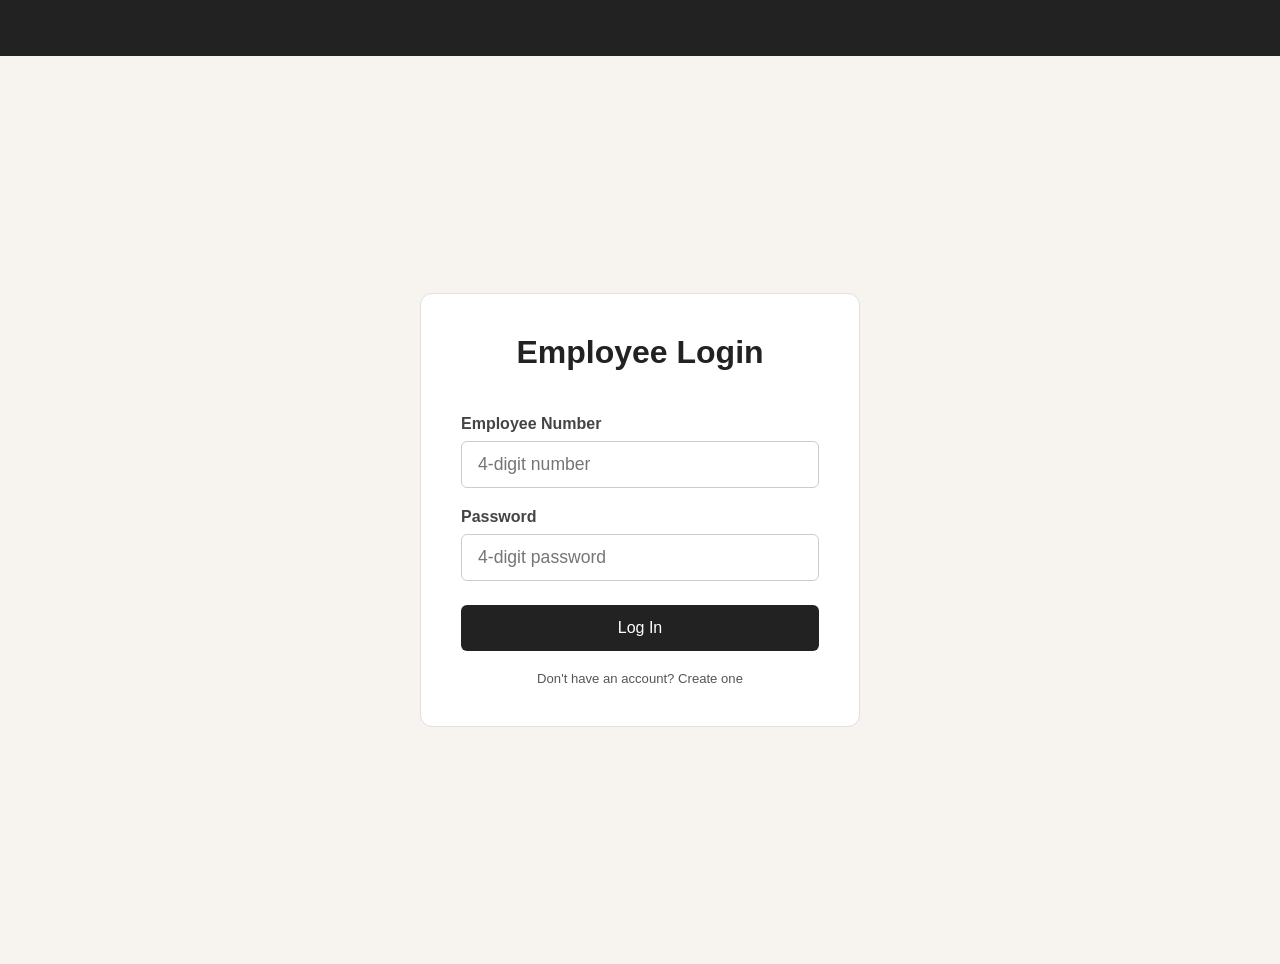
==== login.html @ b742ca2d "Add employee login and account creation" ====
<!DOCTYPE html>
<html lang="en">
<head>
  <meta charset="UTF-8" />
  <meta name="viewport" content="width=device-width, initial-scale=1.0" />
  <title>Employee Login</title>
  <link rel="stylesheet" href="style.css" />
</head>
<body class="login-page">

<nav>
  <a class="brand" href="login.html"></a>
</nav>

<main>
  <div class="login-card">
  <h1>Employee Login</h1>
    <div id="loginError" class="login-error" style="display:none;"></div>
    <div class="form-group">
      <label for="empNumber">Employee Number</label>
      <input type="number" id="empNumber" placeholder="4-digit number" maxlength="4" />
    </div>
    <div class="form-group">
      <label for="password">Password</label>
      <input type="password" id="password" placeholder="4-digit password" maxlength="4" />
    </div>
    <button class="btn-login" onclick="handleLogin()">Log In</button>
    <a href="register.html" class="login-link">Don't have an account? Create one</a>
  </div>
</main>

<script src="auth.js"></script>
<script>
  if (getSession()) window.location.href = 'index.html';

  function handleLogin() {
    const empNumber = document.getElementById('empNumber').value.trim();
    const password  = document.getElementById('password').value.trim();
    const error     = document.getElementById('loginError');

    if (empNumber.length !== 4 || password.length !== 4) {
      error.textContent = 'Employee number and password must each be 4 digits.';
      error.style.display = 'block';
      return;
    }

    const employees = getEmployees();
    const match = employees.find(e => e.empNumber === empNumber && e.password === password);

    if (match) {
      localStorage.setItem('session', empNumber);
      window.location.href = 'index.html';
    } else {
      error.textContent = 'Invalid employee number or password.';
      error.style.display = 'block';
    }
  }

  document.addEventListener('keydown', e => { if (e.key === 'Enter') handleLogin(); });
</script>

</body>
</html>
---- style.css ----
* {
  box-sizing: border-box;
  margin: 0;
  padding: 0;
}

body {
  font-family: 'Segoe UI', sans-serif;
  background: #f7f4f0;
  color: #222;
}

/* NAV */
nav {
  background: #222;
  padding: 0 2rem;
  display: flex;
  align-items: center;
  justify-content: space-between;
  height: 56px;
}

nav .brand {
  color: #fff;
  font-size: 1.2rem;
  font-weight: 700;
  text-decoration: none;
}

nav .nav-links a {
  color: #ccc;
  text-decoration: none;
  margin-left: 1.5rem;
  font-size: 0.9rem;
}

nav .nav-links a:hover,
nav .nav-links a.active {
  color: #fff;
}

/* MAIN */
main {
  max-width: 1000px;
  margin: 2rem auto;
  padding: 0 1.5rem;
}

h1 {
  font-size: 1.6rem;
  margin-bottom: 1.5rem;
}

/* FILTER TABS */
.filter-tabs {
  display: flex;
  gap: 0.5rem;
  margin-bottom: 1.5rem;
  flex-wrap: wrap;
}

.filter-tabs button {
  padding: 0.35rem 1rem;
  border: 1px solid #bbb;
  border-radius: 4px;
  background: #fff;
  color: #444;
  cursor: pointer;
  font-size: 0.85rem;
}

.filter-tabs button.active,
.filter-tabs button:hover {
  background: #222;
  border-color: #222;
  color: #fff;
}

/* MENU GRID */
.menu-grid {
  display: grid;
  grid-template-columns: repeat(auto-fill, minmax(180px, 1fr));
  gap: 1rem;
}

.menu-card {
  background: #fff;
  border: 1px solid #e0e0e0;
  border-radius: 8px;
  padding: 1rem;
  display: flex;
  flex-direction: column;
  gap: 0.4rem;
}

.menu-card .item-name {
  font-size: 0.95rem;
  font-weight: 600;
}

.menu-card .item-price {
  font-size: 0.9rem;
  color: #555;
}

/* ORDERS TABLE */
.orders-table {
  width: 100%;
  border-collapse: collapse;
  background: #fff;
  border: 1px solid #e0e0e0;
  border-radius: 8px;
  overflow: hidden;
}

.orders-table th {
  background: #222;
  color: #fff;
  padding: 0.75rem 1rem;
  text-align: left;
  font-size: 0.85rem;
}

.orders-table td {
  padding: 0.75rem 1rem;
  font-size: 0.88rem;
  border-bottom: 1px solid #eee;
}

.orders-table tr:last-child td {
  border-bottom: none;
}

.orders-table tr:hover td {
  background: #fafafa;
  cursor: pointer;
}

/* STATUS BADGES */
.status-badge {
  display: inline-block;
  padding: 0.2rem 0.6rem;
  border-radius: 4px;
  font-size: 0.75rem;
  font-weight: 600;
}

.status-ordered        { background: #ddeeff; color: #1a5aaa; }
.status-being_prepared { background: #fff3cc; color: #996600; }
.status-ready          { background: #ddffee; color: #1a7a40; }
.status-completed      { background: #eee;    color: #555; }

/* ORDER DETAIL */
.order-detail-panel {
  display: none;
  margin-top: 1.5rem;
  background: #fff;
  border: 1px solid #e0e0e0;
  border-radius: 8px;
  padding: 1.25rem;
}

.order-detail-panel.open {
  display: block;
}

.detail-header {
  display: flex;
  justify-content: space-between;
  align-items: center;
  margin-bottom: 1rem;
}

.detail-header h3 {
  font-size: 1rem;
  font-weight: 600;
}

.detail-header .btn-close-detail {
  background: transparent;
  border: 1px solid #bbb;
  padding: 0.25rem 0.6rem;
  border-radius: 4px;
  cursor: pointer;
  font-size: 0.8rem;
  color: #444;
}

.meta-grid {
  display: flex;
  gap: 2rem;
  flex-wrap: wrap;
  margin-bottom: 1rem;
}

.meta-grid .meta-item {
  font-size: 0.82rem;
  color: #666;
}

.meta-grid .meta-item strong {
  display: block;
  color: #222;
  font-size: 0.88rem;
}

.detail-items {
  border-top: 1px solid #eee;
}

.detail-item-row {
  display: flex;
  justify-content: space-between;
  padding: 0.5rem 0;
  border-bottom: 1px solid #eee;
  font-size: 0.88rem;
}

.detail-item-row .di-info {
  font-size: 0.78rem;
  color: #888;
  margin-top: 0.1rem;
}

.detail-total {
  font-weight: 700;
  text-align: right;
  margin-top: 0.75rem;
  font-size: 0.9rem;
}

/* LOGIN */
.login-page main {
  display: flex;
  flex-direction: column;
  align-items: center;
  justify-content: center;
  min-height: calc(100vh - 56px);
  padding: 2rem;
}

.login-page h1 {
  font-size: 2rem;
  text-align: center;
}

.login-card {
  background: #fff;
  border: 1px solid #e0e0e0;
  border-radius: 12px;
  padding: 2.5rem;
  width: 100%;
  max-width: 440px;
  display: flex;
  flex-direction: column;
  gap: 1.25rem;
}

.form-group {
  display: flex;
  flex-direction: column;
  gap: 0.5rem;
}

.form-group label {
  font-size: 1rem;
  font-weight: 600;
  color: #444;
}

.form-group input {
  padding: 0.75rem 1rem;
  border: 1px solid #ccc;
  border-radius: 6px;
  font-size: 1.1rem;
}

.form-group input:focus {
  outline: none;
  border-color: #222;
}

.btn-login {
  padding: 0.85rem;
  background: #222;
  color: #fff;
  border: none;
  border-radius: 6px;
  font-size: 1rem;
  cursor: pointer;
  margin-top: 0.25rem;
}

.btn-login:hover {
  background: #444;
}

.login-error {
  background: #ffe0e0;
  color: #a00;
  padding: 0.5rem 0.75rem;
  border-radius: 4px;
  font-size: 0.85rem;
}

.login-success {
  background: #ddffee;
  color: #1a7a40;
  padding: 0.5rem 0.75rem;
  border-radius: 4px;
  font-size: 0.85rem;
}

.login-link {
  text-align: center;
  font-size: 0.82rem;
  color: #555;
  text-decoration: none;
}

.login-link:hover {
  color: #222;
  text-decoration: underline;
}
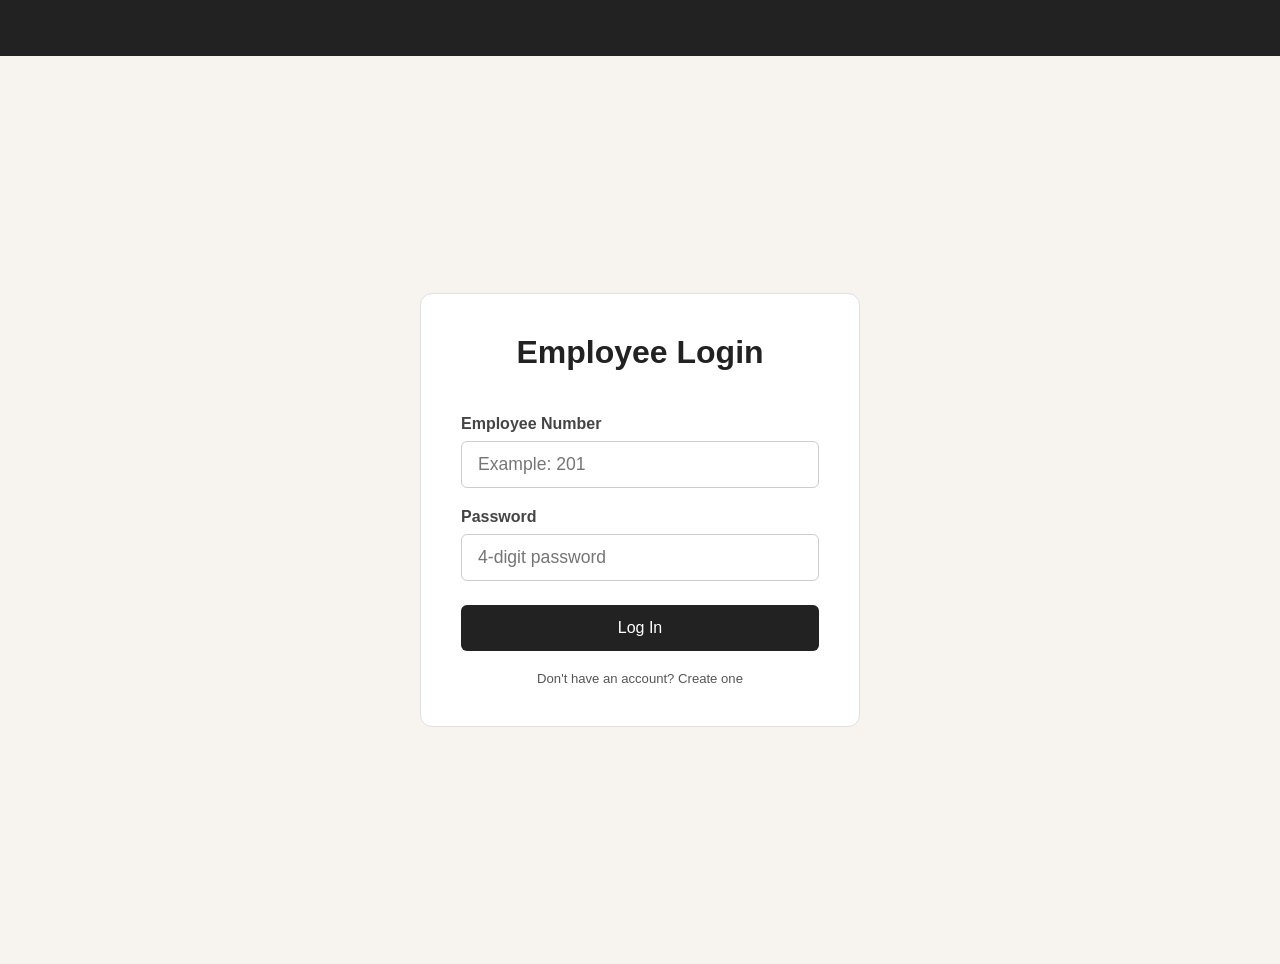
==== commit 26d349fe: "Add db backed coffe shop app" ====
--- a/login.html
+++ b/login.html
@@ -18,7 +18,7 @@
     <div id="loginError" class="login-error" style="display:none;"></div>
     <div class="form-group">
       <label for="empNumber">Employee Number</label>
-      <input type="number" id="empNumber" placeholder="4-digit number" maxlength="4" />
+      <input type="number" id="empNumber" placeholder="Example: 201" maxlength="3" />
     </div>
     <div class="form-group">
       <label for="password">Password</label>
@@ -33,25 +33,26 @@
 <script>
   if (getSession()) window.location.href = 'index.html';
 
-  function handleLogin() {
+  async function handleLogin() {
     const empNumber = document.getElementById('empNumber').value.trim();
     const password  = document.getElementById('password').value.trim();
     const error     = document.getElementById('loginError');
 
-    if (empNumber.length !== 4 || password.length !== 4) {
-      error.textContent = 'Employee number and password must each be 4 digits.';
+    if (empNumber.length !== 3 || password.length !== 4) {
+      error.textContent = 'Use a 3-digit employee number and 4-digit password.';
       error.style.display = 'block';
       return;
     }
 
-    const employees = getEmployees();
-    const match = employees.find(e => e.empNumber === empNumber && e.password === password);
-
-    if (match) {
-      localStorage.setItem('session', empNumber);
+    try {
+      const result = await apiRequest('/api/login', {
+        method: 'POST',
+        body: JSON.stringify({ employee_id: empNumber, password }),
+      });
+      setSession(result.employee);
       window.location.href = 'index.html';
-    } else {
-      error.textContent = 'Invalid employee number or password.';
+    } catch (err) {
+      error.textContent = err.message;
       error.style.display = 'block';
     }
   }
--- a/style.css
+++ b/style.css
@@ -229,6 +229,36 @@
   font-size: 0.9rem;
 }
 
+.status-actions {
+  display: flex;
+  justify-content: flex-end;
+  gap: 0.5rem;
+  flex-wrap: wrap;
+  margin-top: 0.75rem;
+}
+
+.status-actions button {
+  border: 1px solid #bbb;
+  border-radius: 4px;
+  background: #fff;
+  color: #333;
+  cursor: pointer;
+  padding: 0.35rem 0.7rem;
+  font-size: 0.8rem;
+}
+
+.status-actions button:hover {
+  background: #222;
+  border-color: #222;
+  color: #fff;
+}
+
+.empty-state {
+  color: #7a5c3e;
+  padding: 1rem;
+  text-align: center;
+}
+
 /* LOGIN */
 .login-page main {
   display: flex;
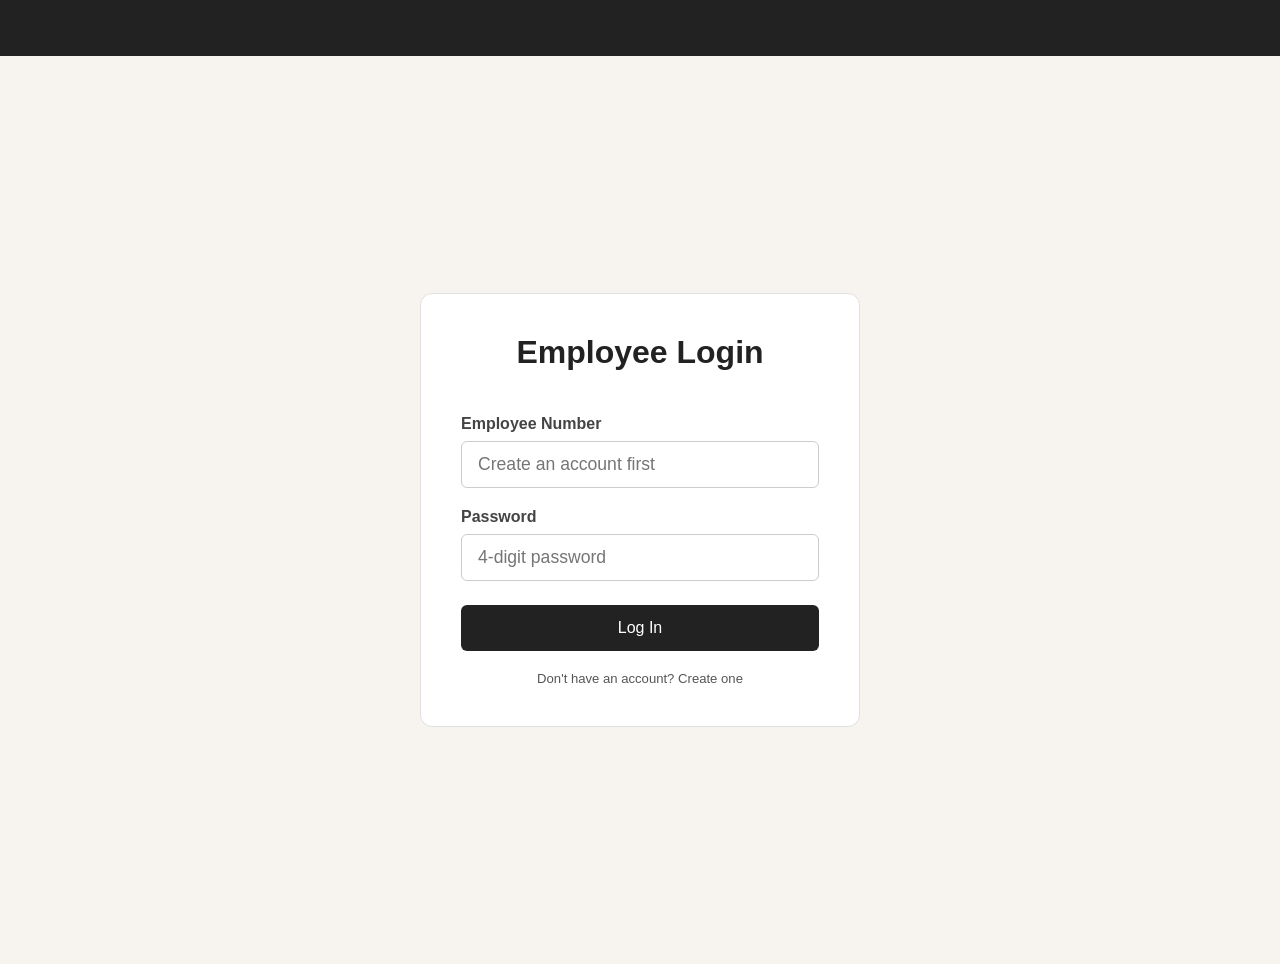
==== commit ca04be04: "Update employee registration and login reset" ====
--- a/login.html
+++ b/login.html
@@ -18,7 +18,7 @@
     <div id="loginError" class="login-error" style="display:none;"></div>
     <div class="form-group">
       <label for="empNumber">Employee Number</label>
-      <input type="number" id="empNumber" placeholder="Example: 201" maxlength="3" />
+      <input type="number" id="empNumber" placeholder="Create an account first" maxlength="3" />
     </div>
     <div class="form-group">
       <label for="password">Password</label>
